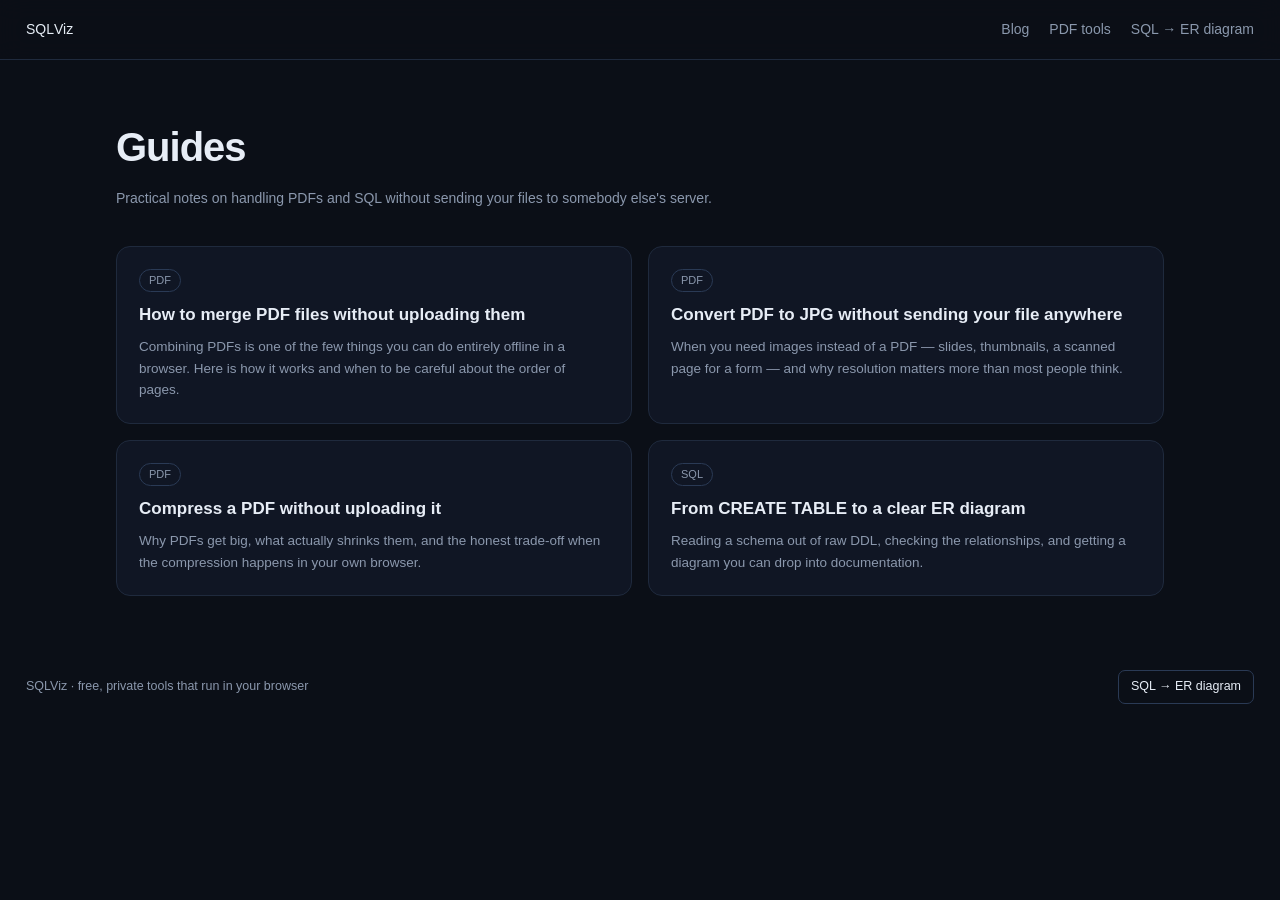
==== blog/index.html @ b4efc7c1 "SEO: blog with 4 long-tail guides, canonical tags, FAQPage schema, sitemap + robots, nav links" ====
<!DOCTYPE html>
<html lang="en">
<head>
  <meta charset="UTF-8" />
  <meta name="viewport" content="width=device-width, initial-scale=1.0" />
  <title>Blog — private, browser-based tools | SQLViz</title>
  <meta name="description" content="Practical guides on merging, converting and compressing PDFs without uploading them, and on turning SQL into ER diagrams. All tools run in your browser." />
  <link rel="canonical" href="https://sqlviz.app/blog/" />
  <meta property="og:type" content="website" />
  <meta property="og:title" content="Blog — private, browser-based tools | SQLViz" />
  <meta property="og:description" content="Guides on handling PDFs and SQL without sending your files to a server." />
  <meta property="og:url" content="https://sqlviz.app/blog/" />
  <meta name="twitter:card" content="summary" />
  <script type="application/ld+json">{"@context":"https://schema.org","@type":"Blog","name":"SQLViz Blog","url":"https://sqlviz.app/blog/","description":"Guides on private, browser-based PDF and SQL tooling.","publisher":{"@type":"Organization","name":"SQLViz"}}</script>
  <link rel="icon" href="data:image/svg+xml,%3Csvg xmlns='http://www.w3.org/2000/svg' viewBox='0 0 32 32'%3E%3Crect width='32' height='32' rx='7' fill='%234b6bd8'/%3E%3Ctext x='16' y='22' font-family='monospace' font-size='17' font-weight='bold' fill='white' text-anchor='middle'%3EDB%3C/text%3E%3C/svg%3E" />
  <link rel="stylesheet" href="../styles.css" />
  <link rel="stylesheet" href="blog.css" />
</head>
<body id="top">
  <nav class="nav">
    <a class="nav-brand" href="../">SQL<span class="accent">Viz</span></a>
    <div class="nav-links">
      <a href="index.html">Blog</a>
      <a href="../pdf-tools/">PDF tools</a>
      <a href="../">SQL → ER diagram</a>
    </div>
  </nav>

  <header class="blog-head">
    <h1>Guides</h1>
    <p>Practical notes on handling PDFs and SQL without sending your files to somebody else's server.</p>
  </header>

  <section class="blog-grid">
    <a class="blog-card" href="merge-pdf-without-upload.html">
      <span class="tag">PDF</span>
      <h2>How to merge PDF files without uploading them</h2>
      <p>Combining PDFs is one of the few things you can do entirely offline in a browser. Here is how it works and when to be careful about the order of pages.</p>
    </a>
    <a class="blog-card" href="pdf-to-jpg-private.html">
      <span class="tag">PDF</span>
      <h2>Convert PDF to JPG without sending your file anywhere</h2>
      <p>When you need images instead of a PDF — slides, thumbnails, a scanned page for a form — and why resolution matters more than most people think.</p>
    </a>
    <a class="blog-card" href="compress-pdf-private.html">
      <span class="tag">PDF</span>
      <h2>Compress a PDF without uploading it</h2>
      <p>Why PDFs get big, what actually shrinks them, and the honest trade-off when the compression happens in your own browser.</p>
    </a>
    <a class="blog-card" href="sql-to-er-diagram.html">
      <span class="tag">SQL</span>
      <h2>From CREATE TABLE to a clear ER diagram</h2>
      <p>Reading a schema out of raw DDL, checking the relationships, and getting a diagram you can drop into documentation.</p>
    </a>
  </section>

  <footer class="foot">
    <span>SQLViz · free, private tools that run in your browser</span>
    <a class="support-btn" href="../">SQL → ER diagram</a>
  </footer>
</body>
</html>
---- styles.css ----
:root {
  --bg: #0b0f17;
  --bg2: #101624;
  --panel: #121a29;
  --border: #1f2a3d;
  --border-strong: #2a3a55;
  --text: #e7edf6;
  --text-dim: #8b98ad;
  --accent: #4b6bd8;
  --accent-2: #7c5cff;
  --accent-soft: rgba(75, 107, 216, 0.16);
  --mono: "JetBrains Mono", "SFMono-Regular", Consolas, "Liberation Mono", Menlo, monospace;
  --sans: -apple-system, "Segoe UI", Roboto, Helvetica, Arial, sans-serif;
}

* { box-sizing: border-box; }

html { scroll-behavior: smooth; scroll-padding-top: 70px; }

body {
  margin: 0;
  background: var(--bg);
  color: var(--text);
  font-family: var(--sans);
  font-size: 14px;
  line-height: 1.55;
}

a { color: inherit; text-decoration: none; }
code { font-family: var(--mono); }

/* ---- nav ---------------------------------------------------------------- */
.nav {
  position: sticky;
  top: 0;
  z-index: 50;
  display: flex;
  align-items: center;
  justify-content: space-between;
  height: 60px;
  padding: 0 26px;
  background: rgba(11, 15, 23, 0.82);
  backdrop-filter: blur(12px);
  border-bottom: 1px solid var(--border);
}
.nav-brand { display: flex; align-items: center; }
.logo { font-family: var(--mono); font-size: 20px; font-weight: 700; letter-spacing: -0.5px; }
.logo .accent { color: var(--accent); }
.nav-links { display: flex; align-items: center; gap: 20px; font-size: 14px; }
.nav-links a { color: var(--text-dim); transition: color .12s; }
.nav-links a:hover { color: var(--text); }

/* ---- buttons ------------------------------------------------------------ */
.btn {
  display: inline-flex;
  align-items: center;
  justify-content: center;
  background: var(--panel);
  color: var(--text);
  border: 1px solid var(--border-strong);
  border-radius: 7px;
  padding: 7px 13px;
  font-family: var(--sans);
  font-size: 13px;
  cursor: pointer;
  transition: background .12s, border-color .12s, transform .05s;
}
.btn:hover { background: var(--accent-soft); border-color: var(--accent); }
.btn:active { transform: translateY(1px); }
.btn-ghost { background: transparent; }
.btn-primary { background: var(--accent); border-color: var(--accent); color: #fff; }
.btn-primary:hover { background: #3f5cc7; border-color: #3f5cc7; }
.btn-sm { padding: 6px 12px; font-size: 13px; }
.btn-lg { padding: 12px 22px; font-size: 15px; font-weight: 600; }

/* ---- hero --------------------------------------------------------------- */
.hero {
  position: relative;
  padding: 96px 26px 72px;
  text-align: center;
  overflow: hidden;
  background:
    radial-gradient(55% 70% at 18% 0%, rgba(75, 107, 216, 0.20), transparent 60%),
    radial-gradient(50% 65% at 82% 8%, rgba(124, 92, 255, 0.16), transparent 55%),
    var(--bg);
}
.hero::before {
  content: "";
  position: absolute;
  inset: 0;
  background-image:
    linear-gradient(rgba(255,255,255,0.025) 1px, transparent 1px),
    linear-gradient(90deg, rgba(255,255,255,0.025) 1px, transparent 1px);
  background-size: 44px 44px;
  mask-image: radial-gradient(60% 60% at 50% 0%, #000 30%, transparent 75%);
  pointer-events: none;
}
.hero-inner { position: relative; max-width: 860px; margin: 0 auto; }
.eyebrow {
  display: inline-block;
  padding: 5px 14px;
  border: 1px solid var(--border-strong);
  border-radius: 999px;
  font-size: 13px;
  color: var(--text-dim);
  background: var(--panel);
}
.hero h1 {
  font-size: clamp(36px, 6vw, 60px);
  line-height: 1.08;
  letter-spacing: -1.5px;
  margin: 22px 0 18px;
  font-weight: 800;
}
.grad {
  background: linear-gradient(92deg, #7b96ff 0%, #a78bfa 100%);
  -webkit-background-clip: text;
  background-clip: text;
  color: transparent;
}
.lead {
  font-size: 18px;
  color: var(--text-dim);
  max-width: 640px;
  margin: 0 auto 28px;
}
.lead code {
  color: var(--text);
  background: var(--accent-soft);
  padding: 2px 7px;
  border-radius: 5px;
  font-size: 15px;
}
.hero-cta { display: flex; gap: 12px; justify-content: center; flex-wrap: wrap; }
.hero-stats {
  display: flex;
  gap: 48px;
  justify-content: center;
  margin-top: 44px;
}
.stat { display: flex; flex-direction: column; gap: 2px; }
.stat strong { font-size: 26px; font-weight: 800; }
.stat span { font-size: 13px; color: var(--text-dim); }

/* ---- features ----------------------------------------------------------- */
.features {
  display: grid;
  grid-template-columns: repeat(4, 1fr);
  gap: 16px;
  padding: 56px 26px;
  max-width: 1200px;
  margin: 0 auto;
}
.feature {
  background: var(--bg2);
  border: 1px solid var(--border);
  border-radius: 14px;
  padding: 24px 22px;
  transition: border-color .15s, transform .15s;
}
.feature:hover { border-color: var(--border-strong); transform: translateY(-3px); }
.f-icon { font-size: 24px; margin-bottom: 12px; }
.feature h3 { margin: 0 0 8px; font-size: 16px; }
.feature p { margin: 0; color: var(--text-dim); font-size: 13.5px; }

/* ---- tool section ------------------------------------------------------- */
.tool-section {
  height: 88vh;
  min-height: 680px;
  display: flex;
  flex-direction: column;
  border-top: 1px solid var(--border);
  border-bottom: 1px solid var(--border);
  background: var(--bg);
}
.tool-head {
  display: flex;
  align-items: baseline;
  justify-content: space-between;
  gap: 16px;
  padding: 18px 26px 14px;
  flex-shrink: 0;
}
.tool-head h2 { margin: 0; font-size: 20px; letter-spacing: -0.3px; }
.hint { color: var(--text-dim); font-size: 12.5px; }

.layout {
  flex: 1;
  display: grid;
  grid-template-columns: 40% 60%;
  min-height: 0;
  margin: 0 26px 26px;
  border: 1px solid var(--border);
  border-radius: 14px;
  overflow: hidden;
}
.pane { display: flex; flex-direction: column; min-height: 0; min-width: 0; }
.editor-pane { border-right: 1px solid var(--border); background: var(--bg2); }
.diagram-pane { background: var(--bg); }

.pane-head {
  display: flex;
  align-items: center;
  justify-content: space-between;
  gap: 10px;
  padding: 10px 14px;
  border-bottom: 1px solid var(--border);
  flex-shrink: 0;
  flex-wrap: wrap;
}
.pane-head label { font-weight: 600; font-size: 12px; color: var(--text-dim); text-transform: uppercase; letter-spacing: .06em; }
.sample-row { display: flex; align-items: center; gap: 6px; }

select {
  background: var(--panel);
  color: var(--text);
  border: 1px solid var(--border-strong);
  border-radius: 6px;
  padding: 6px 8px;
  font-family: var(--sans);
  font-size: 13px;
}

textarea {
  flex: 1;
  min-height: 0;
  background: var(--bg);
  color: var(--text);
  border: none;
  outline: none;
  resize: none;
  padding: 16px;
  font-family: var(--mono);
  font-size: 13px;
  line-height: 1.55;
  tab-size: 2;
}
textarea::placeholder { color: #4a5568; }

.meta {
  padding: 8px 14px;
  border-top: 1px solid var(--border);
  font-size: 12px;
  color: var(--text-dim);
  display: flex;
  flex-direction: column;
  gap: 6px;
  min-height: 34px;
  flex-shrink: 0;
}
#errors { color: #f1a8a8; }
#errors .err { margin-top: 2px; }

/* diagram */
.diagram-toolbar { justify-content: space-between; }
.tb-group { display: flex; align-items: center; gap: 5px; }
.export-group .btn { font-family: var(--mono); font-size: 12px; }
.dropdown { position: relative; }
.dropdown-menu {
  position: absolute;
  top: calc(100% + 6px);
  right: 0;
  min-width: 180px;
  background: var(--bg2);
  border: 1px solid var(--border-strong);
  border-radius: 8px;
  padding: 5px;
  box-shadow: 0 12px 32px rgba(0,0,0,.5);
  z-index: 40;
}
.dropdown-menu[hidden] { display: none; }
.dd-item {
  display: block;
  width: 100%;
  text-align: left;
  background: transparent;
  border: none;
  color: var(--text);
  font-family: var(--sans);
  font-size: 13px;
  padding: 7px 10px;
  border-radius: 5px;
  cursor: pointer;
}
.dd-item:hover { background: var(--accent-soft); }

.canvas-wrap { flex: 1; position: relative; min-height: 0; overflow: hidden; }
#diagram { width: 100%; height: 100%; display: block; cursor: grab; background: var(--bg); }
#diagram:active { cursor: grabbing; }
#diagram g.sqlviz-table { cursor: move; }

.empty-hint {
  position: absolute;
  inset: 0;
  display: none;
  flex-direction: column;
  align-items: center;
  justify-content: center;
  color: var(--text-dim);
  text-align: center;
  pointer-events: none;
  gap: 8px;
}
.empty-icon { font-size: 42px; opacity: .5; }
.empty-hint code { color: var(--accent); background: var(--accent-soft); padding: 2px 6px; border-radius: 4px; }

/* detail drawer */
.detail {
  position: absolute;
  top: 14px;
  right: 14px;
  width: 300px;
  max-width: 80%;
  max-height: calc(100% - 28px);
  overflow: auto;
  background: var(--bg2);
  border: 1px solid var(--border-strong);
  border-radius: 10px;
  padding: 14px 16px;
  box-shadow: 0 12px 40px rgba(0,0,0,.5);
  transform: translateX(120%);
  transition: transform .18s ease;
  z-index: 5;
}
.detail.open { transform: translateX(0); }
.detail-close { position: absolute; top: 8px; right: 10px; background: transparent; border: none; color: var(--text-dim); font-size: 20px; cursor: pointer; line-height: 1; }
.detail h3 { margin: 0 0 10px; font-family: var(--mono); font-size: 15px; }
.d-row { padding: 5px 0; border-bottom: 1px solid var(--border); }
.d-row:last-child { border-bottom: none; }
.d-name { font-family: var(--mono); font-size: 13px; font-weight: 600; }
.d-type { font-family: var(--mono); font-size: 11px; color: var(--text-dim); }
.d-flags { margin-top: 3px; display: flex; flex-wrap: wrap; gap: 4px; }
.d-flags span { font-size: 10px; font-family: var(--mono); color: var(--text-dim); background: var(--panel); border: 1px solid var(--border-strong); border-radius: 4px; padding: 1px 5px; }

/* ---- cross-sell band ---------------------------------------------------- */
.cross-band { border-top: 1px solid var(--border); background: var(--bg2); padding: 30px 26px; }
.cross-inner { max-width: 1200px; margin: 0 auto; display: flex; align-items: center; justify-content: space-between; gap: 18px; flex-wrap: wrap; }
.cross-inner h3 { margin: 0 0 5px; font-size: 17px; }
.cross-inner p { margin: 0; color: var(--text-dim); font-size: 13.5px; max-width: 660px; }

/* ---- payment trust badges ------------------------------------------------- */
.foot-left { display: flex; flex-direction: column; gap: 2px; }
.pay-badges { display: flex; align-items: center; gap: 7px; flex-wrap: wrap; margin-top: 8px; }
.pay-badges-label { font-size: 12px; color: var(--text-dim); margin-right: 2px; }
.pay-badge {
  display: inline-flex; align-items: center; gap: 6px;
  background: #fff; color: #1a1a1a; border-radius: 6px;
  padding: 3px 9px; font-size: 11.5px; font-weight: 700;
  font-family: var(--sans); letter-spacing: .01em; line-height: 1.5;
}
.pay-badge.paypal { color: #003087; }
.pay-badge.visa { color: #1a1f71; font-style: italic; letter-spacing: .04em; }
.mc-dot { width: 11px; height: 11px; border-radius: 50%; display: inline-block; flex: none; }
.mc-dot.mc-r { background: #eb001b; }
.mc-dot.mc-o { background: #f79e1b; margin-left: -5px; }

/* ---- footer ------------------------------------------------------------- */
.foot {
  display: flex;
  align-items: center;
  justify-content: space-between;
  gap: 12px;
  padding: 18px 26px;
  color: var(--text-dim);
  font-size: 12.5px;
}
.support-btn {
  background: transparent;
  border: 1px solid var(--border-strong);
  color: var(--text);
  border-radius: 7px;
  padding: 6px 12px;
  font-size: 12.5px;
  cursor: pointer;
  transition: background .12s, border-color .12s;
}
.support-btn:hover { background: var(--accent-soft); border-color: var(--accent); }

/* modal */
.modal-overlay {
  position: fixed;
  inset: 0;
  background: rgba(0,0,0,.6);
  display: flex;
  align-items: center;
  justify-content: center;
  z-index: 100;
}
.modal-overlay[hidden] { display: none; }
.modal {
  position: relative;
  background: var(--bg2);
  border: 1px solid var(--border-strong);
  border-radius: 12px;
  padding: 24px;
  width: 360px;
  max-width: 92%;
  box-shadow: 0 20px 60px rgba(0,0,0,.6);
}
.modal h3 { margin: 0 0 8px; font-size: 17px; }
.modal-text { color: var(--text-dim); font-size: 13px; line-height: 1.5; margin: 0 0 16px; }
.modal-close { position: absolute; top: 10px; right: 12px; background: transparent; border: none; color: var(--text-dim); font-size: 22px; cursor: pointer; line-height: 1; }
.amount-row { display: flex; gap: 8px; margin-bottom: 14px; }
.amount {
  flex: 1;
  background: var(--panel);
  border: 1px solid var(--border-strong);
  color: var(--text);
  border-radius: 7px;
  padding: 9px 0;
  font-size: 15px;
  font-weight: 600;
  cursor: pointer;
  transition: background .12s, border-color .12s;
}
.amount:hover { border-color: var(--accent); }
.amount.active { background: var(--accent-soft); border-color: var(--accent); color: #fff; }
.btn-block { display: block; width: 100%; padding: 10px; font-size: 14px; }
.modal-note { color: var(--text-dim); font-size: 11px; text-align: center; margin: 12px 0 0; }

/* toast */
.toast {
  position: fixed;
  bottom: 22px;
  left: 50%;
  transform: translateX(-50%);
  background: var(--accent);
  color: #fff;
  padding: 9px 16px;
  border-radius: 8px;
  font-size: 13px;
  box-shadow: 0 8px 24px rgba(0,0,0,.4);
  z-index: 200;
}
.toast[hidden] { display: none; }

/* ---- auth / pro ---------------------------------------------------------- */
.auth-area { display: flex; align-items: center; gap: 8px; margin-left: 4px; }
.plan-badge { font-size: 10px; font-weight: 700; letter-spacing: .05em; padding: 2px 7px; border-radius: 999px; }
.plan-badge.pro { background: rgba(232,181,74,.18); color: #e8b54a; border: 1px solid rgba(232,181,74,.4); }
.plan-badge.free { background: var(--panel); color: var(--text-dim); border: 1px solid var(--border-strong); }
.field-label { display: block; font-size: 12px; color: var(--text-dim); margin: 12px 0 5px; }
.field { width: 100%; background: var(--bg); color: var(--text); border: 1px solid var(--border-strong); border-radius: 7px; padding: 9px 11px; font-size: 14px; font-family: var(--sans); }
.field:focus { outline: none; border-color: var(--accent); }
.form-error { color: #f1a8a8; font-size: 12.5px; min-height: 18px; margin-top: 8px; }
.link-btn { display: block; width: 100%; margin-top: 14px; background: none; border: none; color: var(--accent); font-size: 13px; cursor: pointer; text-align: center; }
.link-btn:hover { text-decoration: underline; }
.check { display: flex; align-items: center; gap: 8px; font-size: 13px; color: var(--text-dim); margin: 12px 0; cursor: pointer; }
.schemas-list { max-height: 320px; overflow: auto; margin: 4px 0 12px; }
.schema-row { display: flex; align-items: center; justify-content: space-between; padding: 10px 4px; border-bottom: 1px solid var(--border); }
.schema-row:last-child { border-bottom: none; }
.schema-title { font-weight: 600; font-size: 14px; }
.schema-meta { font-size: 11.5px; color: var(--text-dim); margin-top: 2px; }
.schema-actions { display: flex; gap: 6px; }
.pub-tag { font-size: 10px; color: #4cc38a; border: 1px solid rgba(76,195,138,.4); padding: 1px 6px; border-radius: 999px; }
.pub-tag.priv { color: var(--text-dim); border-color: var(--border-strong); }
.muted { color: var(--text-dim); padding: 14px 0; }
.pro-list { margin: 0 0 14px; padding-left: 18px; color: var(--text); font-size: 13.5px; line-height: 1.9; }
.paypal-btn { margin-top: 8px; }

/* ---- responsive --------------------------------------------------------- */
@media (max-width: 960px) {
  .features { grid-template-columns: repeat(2, 1fr); }
}
@media (max-width: 820px) {
  .nav-links a:not(.btn) { display: none; }
  .hero { padding: 64px 20px 48px; }
  .hero-stats { gap: 28px; }
  .features { grid-template-columns: 1fr; padding: 40px 20px; }
  .tool-section { height: auto; min-height: 0; }
  .layout { grid-template-columns: 1fr; grid-template-rows: 340px 480px; margin: 0 20px 20px; }
  .editor-pane { border-right: none; border-bottom: 1px solid var(--border); }
  .hint { display: none; }
}
---- blog/blog.css ----
/* SQLViz blog — article layout on top of the main site theme */

.post { max-width: 760px; margin: 0 auto; padding: 52px 26px 20px; }
.post h1 { font-size: clamp(28px, 4.6vw, 42px); line-height: 1.15; letter-spacing: -1px; margin: 0 0 12px; font-weight: 800; }
.post-meta { color: var(--text-dim); font-size: 13px; margin: 0 0 30px; }
.post h2 { font-size: 22px; letter-spacing: -0.3px; margin: 36px 0 12px; }
.post h3 { font-size: 17px; margin: 26px 0 10px; }
.post p, .post li { font-size: 15.5px; line-height: 1.75; color: #d3dbeb; }
.post p { margin: 0 0 16px; }
.post ul, .post ol { margin: 0 0 18px; padding-left: 22px; }
.post li { margin: 7px 0; }
.post strong { color: var(--text); }
.post code { font-family: var(--mono); background: var(--accent-soft); padding: 2px 6px; border-radius: 4px; font-size: 13.5px; }
.post pre { background: var(--bg2); border: 1px solid var(--border); border-radius: 10px; padding: 14px 16px; overflow: auto; margin: 0 0 18px; }
.post pre code { background: none; padding: 0; font-size: 13px; line-height: 1.6; }
.post a { color: #8ea8ff; text-decoration: none; }
.post a:hover { text-decoration: underline; }

.post-cta { margin: 36px 0; padding: 22px; border: 1px solid var(--border-strong); border-radius: 14px; background: var(--bg2); }
.post-cta h3 { margin: 0 0 8px; }
.post-cta p { margin: 0 0 14px; color: var(--text-dim); }

.post-related { margin-top: 44px; padding-top: 22px; border-top: 1px solid var(--border); }
.post-related h2 { font-size: 17px; margin: 0 0 10px; }
.post-related ul { list-style: none; padding: 0; margin: 0; }
.post-related li { margin: 9px 0; }

.blog-head { max-width: 1100px; margin: 0 auto; padding: 56px 26px 8px; }
.blog-head h1 { font-size: clamp(28px, 4.4vw, 40px); letter-spacing: -1px; margin: 0 0 10px; }
.blog-head p { color: var(--text-dim); margin: 0; max-width: 640px; }
.blog-grid { max-width: 1100px; margin: 0 auto; padding: 28px 26px 56px; display: grid; grid-template-columns: repeat(2, 1fr); gap: 16px; }
.blog-card { display: block; background: var(--bg2); border: 1px solid var(--border); border-radius: 14px; padding: 22px; transition: border-color .15s, transform .15s; }
.blog-card:hover { border-color: var(--accent); transform: translateY(-3px); }
.blog-card h2 { margin: 0 0 8px; font-size: 17px; }
.blog-card p { margin: 0; color: var(--text-dim); font-size: 13.5px; line-height: 1.6; }
.blog-card .tag { display: inline-block; font-size: 11px; color: var(--text-dim); border: 1px solid var(--border-strong); border-radius: 999px; padding: 2px 9px; margin-bottom: 10px; }

@media (max-width: 820px) {
  .blog-grid { grid-template-columns: 1fr; }
  .post { padding: 34px 20px 16px; }
  .blog-head { padding: 36px 20px 4px; }
}
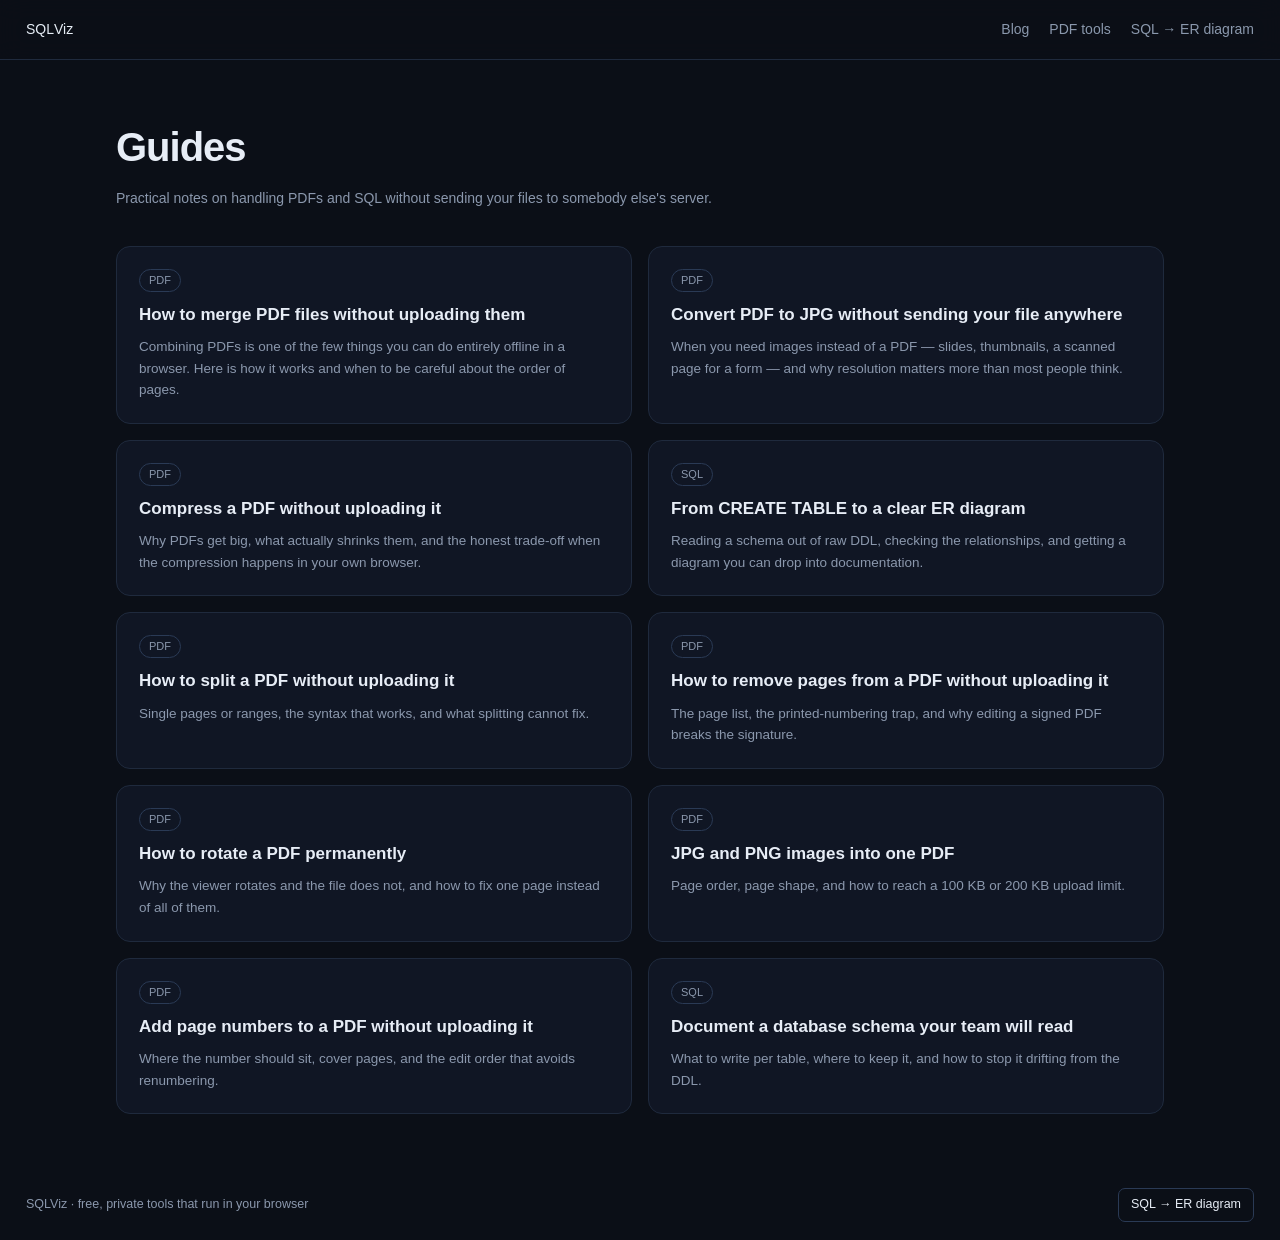
==== commit 53368f6e: "Blog: 6 new long-tail guides (split, remove pages, rotate, images to PDF, page numbers, schema docs)" ====
--- a/blog/index.html
+++ b/blog/index.html
@@ -52,11 +52,54 @@
       <h2>From CREATE TABLE to a clear ER diagram</h2>
       <p>Reading a schema out of raw DDL, checking the relationships, and getting a diagram you can drop into documentation.</p>
     </a>
+    <a class="blog-card" href="split-pdf-without-upload.html">
+      <span class="tag">PDF</span>
+      <h2>How to split a PDF without uploading it</h2>
+      <p>Single pages or ranges, the syntax that works, and what splitting cannot fix.</p>
+    </a>
+    <a class="blog-card" href="remove-pages-from-pdf-private.html">
+      <span class="tag">PDF</span>
+      <h2>How to remove pages from a PDF without uploading it</h2>
+      <p>The page list, the printed-numbering trap, and why editing a signed PDF breaks the signature.</p>
+    </a>
+    <a class="blog-card" href="rotate-pdf-permanently.html">
+      <span class="tag">PDF</span>
+      <h2>How to rotate a PDF permanently</h2>
+      <p>Why the viewer rotates and the file does not, and how to fix one page instead of all of them.</p>
+    </a>
+    <a class="blog-card" href="jpg-to-pdf-without-upload.html">
+      <span class="tag">PDF</span>
+      <h2>JPG and PNG images into one PDF</h2>
+      <p>Page order, page shape, and how to reach a 100 KB or 200 KB upload limit.</p>
+    </a>
+    <a class="blog-card" href="add-page-numbers-to-pdf-without-upload.html">
+      <span class="tag">PDF</span>
+      <h2>Add page numbers to a PDF without uploading it</h2>
+      <p>Where the number should sit, cover pages, and the edit order that avoids renumbering.</p>
+    </a>
+    <a class="blog-card" href="document-database-schema.html">
+      <span class="tag">SQL</span>
+      <h2>Document a database schema your team will read</h2>
+      <p>What to write per table, where to keep it, and how to stop it drifting from the DDL.</p>
+    </a>
   </section>
 
   <footer class="foot">
     <span>SQLViz · free, private tools that run in your browser</span>
     <a class="support-btn" href="../">SQL → ER diagram</a>
   </footer>
+  <!-- Cookie-free page counter: aggregate only, no cookies, no personal data -->
+  <script>
+  (function () {
+    try {
+      fetch('https://ghostwhite-dragonfly-572429.hostingersite.com/api/hit', {
+        method: 'POST',
+        headers: { 'Content-Type': 'application/json' },
+        body: JSON.stringify({ path: location.pathname }),
+        keepalive: true
+      }).catch(function () {});
+    } catch (e) {}
+  })();
+  </script>
 </body>
 </html>
